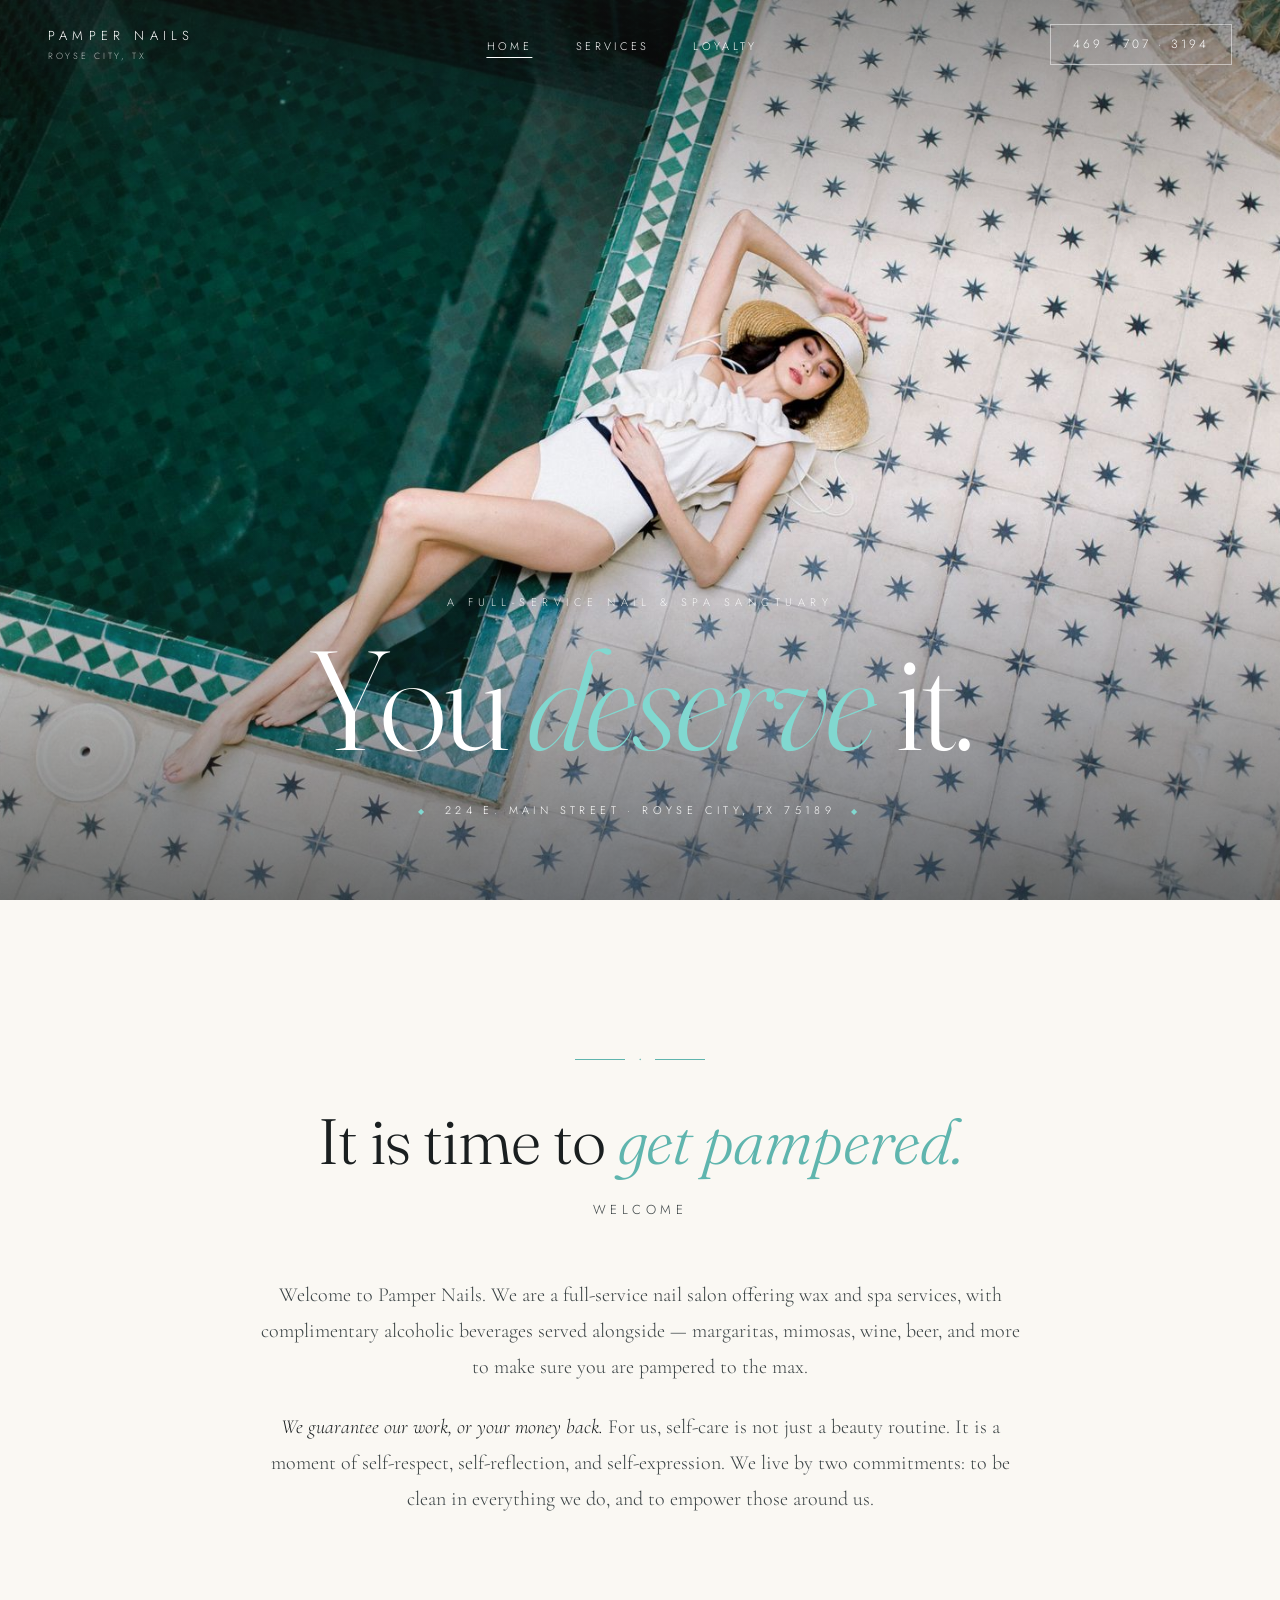
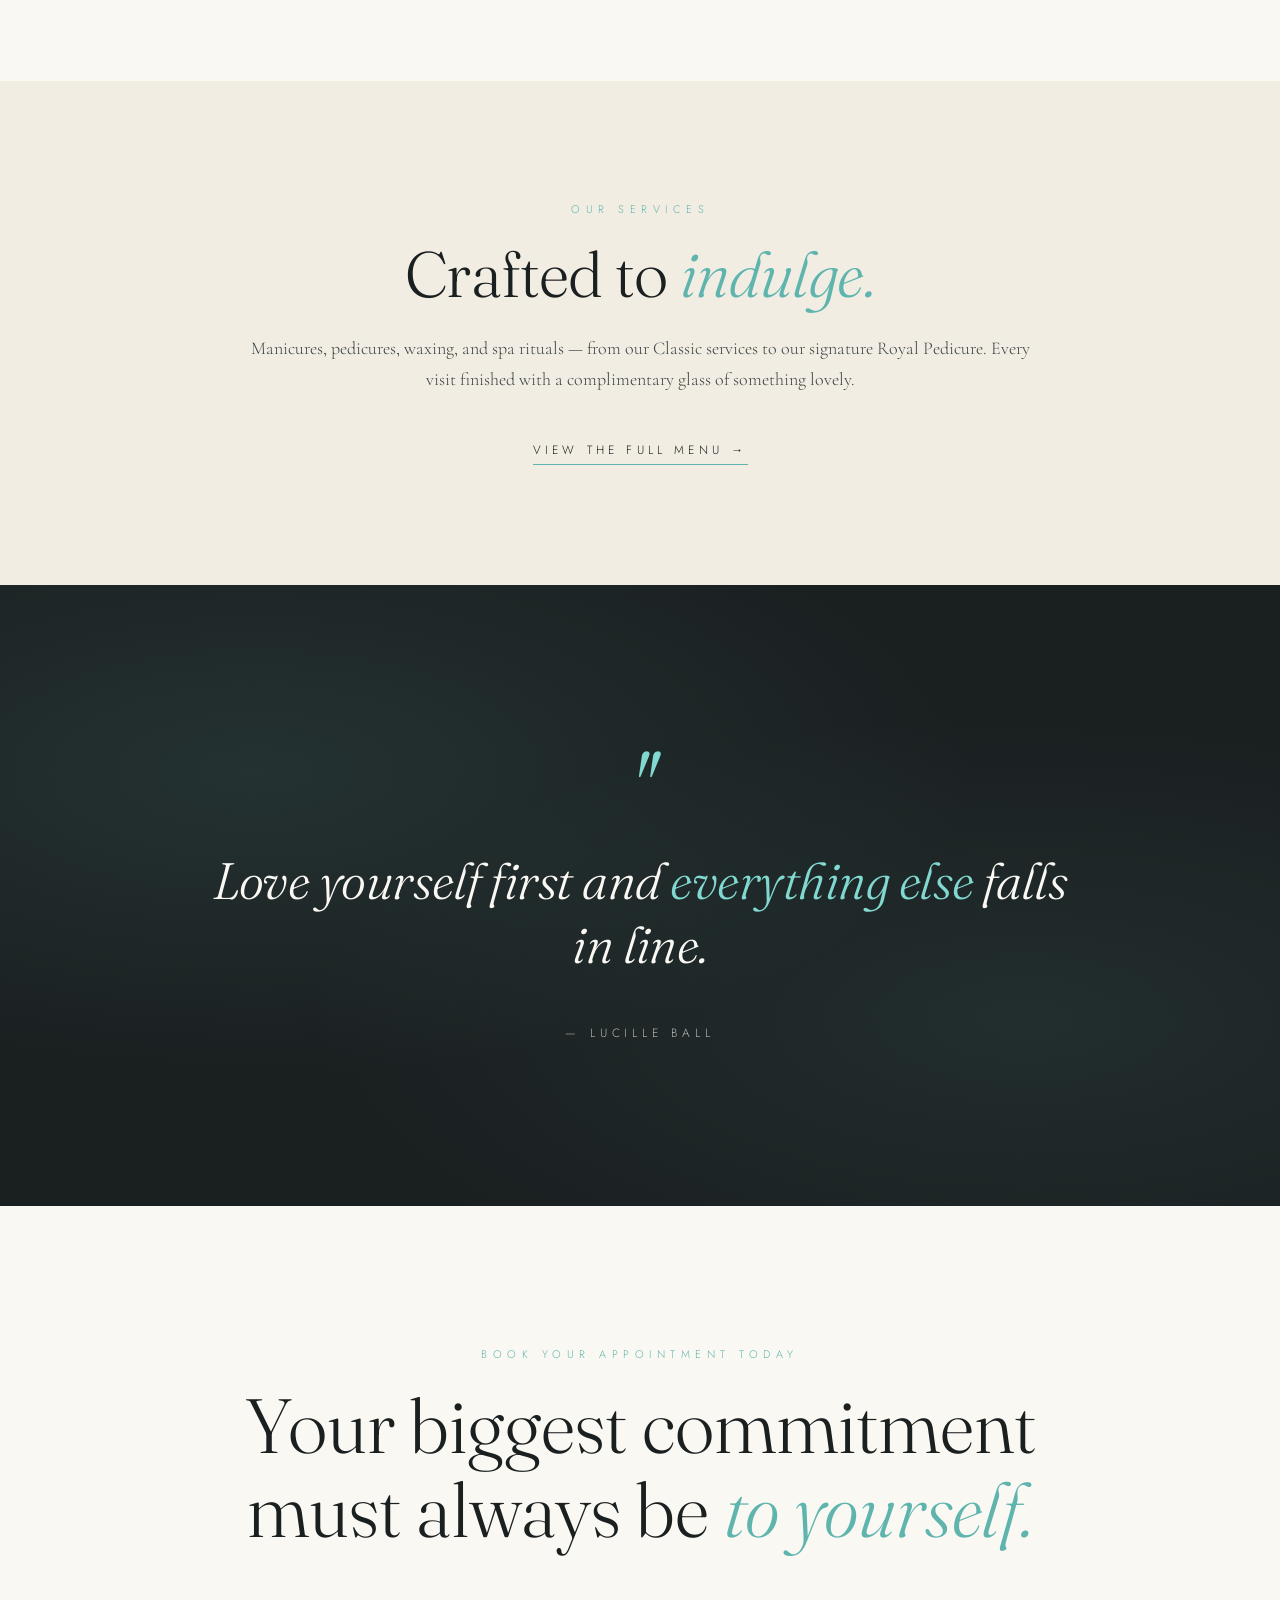
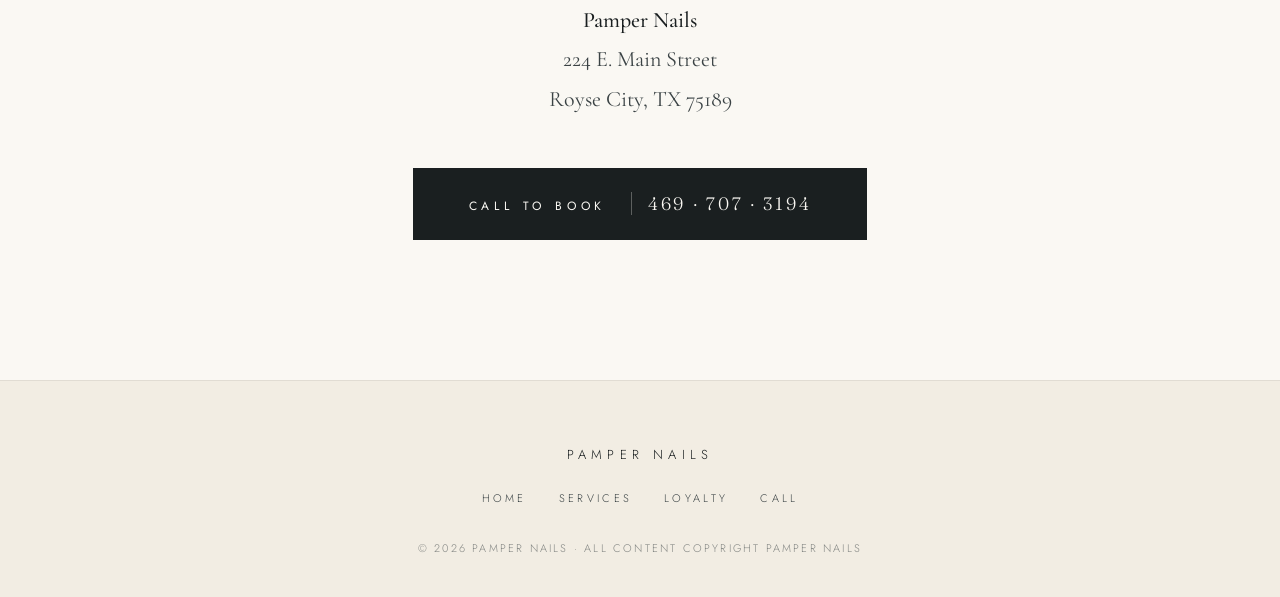
==== index.html @ ca281ff9 "Add files via upload" ====
<!DOCTYPE html>
<html lang="en">
<head>
  <meta charset="UTF-8">
  <meta name="viewport" content="width=device-width, initial-scale=1.0">
  <title>Pamper Nails — Royse City, Texas</title>
  <meta name="description" content="A full-service nail and spa sanctuary in Royse City, Texas. Manicures, pedicures, waxing, and spa services with complimentary beverages.">
  <link rel="preconnect" href="https://fonts.googleapis.com">
  <link rel="preconnect" href="https://fonts.gstatic.com" crossorigin>
  <link href="https://fonts.googleapis.com/css2?family=Cormorant+Garamond:ital,wght@0,300;0,400;0,500;1,300;1,400&family=Fraunces:ital,opsz,wght@0,9..144,300;0,9..144,400;1,9..144,300&family=Jost:wght@300;400;500&display=swap" rel="stylesheet">
  <link rel="stylesheet" href="style.css">
</head>
<body>

<!-- Nav built automatically by shared.js -->
<div id="site-nav"></div>

<!-- HERO -->
<section class="hero">
  <div class="hero-image"></div>
  <div class="hero-overlay"></div>
  <div class="hero-content">
    <div class="hero-bottom">
      <div class="eyebrow">A Full-Service Nail &amp; Spa Sanctuary</div>
      <h1>You <em>deserve</em> it.</h1>
      <div class="address">224 E. Main Street &middot; Royse City, TX 75189</div>
    </div>
  </div>
</section>

<!-- WELCOME -->
<section class="intro">
  <div class="ornament">
    <div class="line"></div>
    <div class="diamond">◆</div>
    <div class="line"></div>
  </div>
  <h2>It is time to <em>get pampered.</em></h2>
  <div class="sub">Welcome</div>
  <p>Welcome to Pamper Nails. We are a full-service nail salon offering wax and spa services, with complimentary alcoholic beverages served alongside — margaritas, mimosas, wine, beer, and more to make sure you are pampered to the max.</p>
  <p><em>We guarantee our work, or your money back.</em> For us, self-care is not just a beauty routine. It is a moment of self-respect, self-reflection, and self-expression. We live by two commitments: to be clean in everything we do, and to empower those around us.</p>
</section>

<!-- SERVICES TEASER -->
<section class="teaser">
  <div class="teaser-inner">
    <div class="kicker">Our Services</div>
    <h2>Crafted to <em>indulge.</em></h2>
    <p>Manicures, pedicures, waxing, and spa rituals — from our Classic services to our signature Royal Pedicure. Every visit finished with a complimentary glass of something lovely.</p>
    <a href="services.html" class="link">View the full menu →</a>
  </div>
</section>

<!-- PHILOSOPHY -->
<section class="quote" id="philosophy">
  <div class="quote-inner">
    <div class="mark">"</div>
    <blockquote>Love yourself first and <em>everything else</em> falls in line.</blockquote>
    <cite>Lucille Ball</cite>
  </div>
</section>

<!-- Visit/CTA block built automatically by shared.js -->
<div id="site-visit"></div>

<!-- Footer built automatically by shared.js -->
<div id="site-footer"></div>

<script src="shared.js"></script>
</body>
</html>
---- style.css ----
/* ========================================
   PAMPER NAILS — SHARED STYLESHEET
   ======================================== */

* { margin: 0; padding: 0; box-sizing: border-box; }
html { scroll-behavior: smooth; }

:root {
  --ink: #1a1f20;
  --ink-soft: #3a4244;
  --cream: #faf8f3;
  --cream-deep: #f2ede3;
  --tiffany: #81D8D0;
  --tiffany-deep: #5fb5ae;
  --tiffany-dark: #2d6b67;
  --pool: #1a4542;
}

body {
  font-family: 'Cormorant Garamond', serif;
  background: var(--cream);
  color: var(--ink);
  font-size: 18px;
  line-height: 1.6;
}

/* ========== NAV ========== */
nav.site-nav {
  position: fixed;
  top: 0; left: 0; right: 0;
  z-index: 50;
  padding: 24px 48px;
  display: flex;
  justify-content: space-between;
  align-items: center;
  background: rgba(250,248,243,0);
  transition: background 0.4s, padding 0.4s, border-color 0.4s;
  border-bottom: 1px solid transparent;
}
nav.site-nav.scrolled,
nav.site-nav.solid {
  background: rgba(250,248,243,0.95);
  backdrop-filter: blur(12px);
  padding: 18px 48px;
  border-bottom: 1px solid rgba(26,31,32,0.08);
}
nav.site-nav .logo {
  font-family: 'Jost', sans-serif;
  font-weight: 300;
  font-size: 13px;
  letter-spacing: 0.4em;
  text-transform: uppercase;
  color: white;
  text-decoration: none;
  transition: color 0.4s;
}
nav.site-nav.scrolled .logo,
nav.site-nav.solid .logo { color: var(--ink); }
nav.site-nav .logo span {
  display: block;
  font-size: 9px;
  letter-spacing: 0.3em;
  opacity: 0.7;
  margin-top: 3px;
}
nav.site-nav ul {
  list-style: none;
  display: flex;
  gap: 44px;
}
nav.site-nav ul a {
  font-family: 'Jost', sans-serif;
  font-weight: 300;
  font-size: 11px;
  letter-spacing: 0.3em;
  text-transform: uppercase;
  color: white;
  text-decoration: none;
  transition: color 0.3s;
  position: relative;
  padding: 4px 0;
}
nav.site-nav.scrolled ul a,
nav.site-nav.solid ul a { color: var(--ink); }
nav.site-nav ul a::after {
  content: "";
  position: absolute;
  bottom: 0; left: 50%;
  transform: translateX(-50%);
  width: 0;
  height: 1px;
  background: currentColor;
  transition: width 0.3s;
}
nav.site-nav ul a:hover::after,
nav.site-nav ul a.active::after { width: 100%; }
nav.site-nav .phone {
  font-family: 'Jost', sans-serif;
  font-weight: 300;
  font-size: 12px;
  letter-spacing: 0.25em;
  color: white;
  text-decoration: none;
  padding: 10px 22px;
  border: 1px solid rgba(255,255,255,0.5);
  transition: all 0.3s;
}
nav.site-nav.scrolled .phone,
nav.site-nav.solid .phone {
  color: var(--ink);
  border-color: var(--ink);
}
nav.site-nav .phone:hover { background: white; color: var(--ink); }
nav.site-nav.scrolled .phone:hover,
nav.site-nav.solid .phone:hover { background: var(--ink); color: var(--cream); }

/* ========== HERO (HOME) ========== */
.hero {
  height: 100vh;
  min-height: 720px;
  position: relative;
  overflow: hidden;
  background: var(--pool);
}
.hero-image {
  position: absolute;
  inset: 0;
  background-image: url('images/hero.jpg');
  background-size: cover;
  background-position: center;
}
.hero-overlay {
  position: absolute;
  inset: 0;
  background:
    linear-gradient(180deg, rgba(26,31,32,0.4) 0%, transparent 30%, transparent 55%, rgba(26,31,32,0.6) 100%);
  pointer-events: none;
}
.hero-content {
  position: absolute;
  inset: 0;
  display: flex;
  flex-direction: column;
  justify-content: flex-end;
  padding: 100px 48px 80px;
  z-index: 3;
}
.hero-bottom { text-align: center; }
.hero-bottom .eyebrow {
  font-family: 'Jost', sans-serif;
  font-weight: 300;
  font-size: 11px;
  letter-spacing: 0.5em;
  text-transform: uppercase;
  color: rgba(255,255,255,0.85);
  margin-bottom: 24px;
}
.hero-bottom h1 {
  font-family: 'Fraunces', serif;
  font-weight: 300;
  font-size: clamp(56px, 11vw, 160px);
  line-height: 0.9;
  color: white;
  letter-spacing: -0.02em;
}
.hero-bottom h1 em {
  font-style: italic;
  color: var(--tiffany);
  font-weight: 300;
}
.hero-bottom .address {
  font-family: 'Jost', sans-serif;
  font-weight: 300;
  font-size: 11px;
  letter-spacing: 0.4em;
  text-transform: uppercase;
  color: white;
  margin-top: 40px;
}
.hero-bottom .address::before,
.hero-bottom .address::after {
  content: "◆";
  display: inline-block;
  margin: 0 16px;
  color: var(--tiffany);
  font-size: 8px;
  vertical-align: middle;
}

/* ========== PAGE HEADER (inner pages) ========== */
.page-header {
  padding: 180px 48px 80px;
  text-align: center;
  background: var(--cream-deep);
  position: relative;
}
.page-header .kicker {
  font-family: 'Jost', sans-serif;
  font-weight: 300;
  font-size: 11px;
  letter-spacing: 0.5em;
  text-transform: uppercase;
  color: var(--tiffany-deep);
  margin-bottom: 24px;
}
.page-header h1 {
  font-family: 'Fraunces', serif;
  font-weight: 300;
  font-size: clamp(48px, 7vw, 96px);
  line-height: 1;
  letter-spacing: -0.02em;
}
.page-header h1 em {
  font-style: italic;
  color: var(--tiffany-deep);
}
.page-header .sub {
  font-family: 'Cormorant Garamond', serif;
  font-style: italic;
  font-size: 20px;
  color: var(--ink-soft);
  margin-top: 24px;
}

/* ========== INTRO / WELCOME ========== */
.intro {
  padding: 140px 48px;
  max-width: 1100px;
  margin: 0 auto;
  text-align: center;
}
.intro .ornament {
  display: inline-flex;
  align-items: center;
  gap: 14px;
  margin-bottom: 40px;
}
.intro .ornament .line {
  width: 50px;
  height: 1px;
  background: var(--tiffany-deep);
}
.intro .ornament .diamond {
  color: var(--tiffany-deep);
  font-size: 8px;
}
.intro h2 {
  font-family: 'Fraunces', serif;
  font-weight: 300;
  font-size: clamp(40px, 5vw, 72px);
  line-height: 1.1;
  letter-spacing: -0.01em;
  margin-bottom: 24px;
}
.intro h2 em {
  font-style: italic;
  color: var(--tiffany-deep);
}
.intro .sub {
  font-family: 'Jost', sans-serif;
  font-weight: 300;
  font-size: 13px;
  letter-spacing: 0.35em;
  text-transform: uppercase;
  color: var(--ink-soft);
  margin-bottom: 56px;
}
.intro p {
  font-size: 20px;
  line-height: 1.8;
  color: var(--ink-soft);
  max-width: 760px;
  margin: 0 auto 24px;
  font-weight: 300;
}
.intro p em {
  color: var(--ink);
  font-style: italic;
}

/* ========== SERVICES TEASER (home page) ========== */
.teaser {
  padding: 120px 48px;
  background: var(--cream-deep);
  text-align: center;
}
.teaser-inner {
  max-width: 800px;
  margin: 0 auto;
}
.teaser .kicker {
  font-family: 'Jost', sans-serif;
  font-weight: 300;
  font-size: 11px;
  letter-spacing: 0.5em;
  text-transform: uppercase;
  color: var(--tiffany-deep);
  margin-bottom: 20px;
}
.teaser h2 {
  font-family: 'Fraunces', serif;
  font-weight: 300;
  font-size: clamp(40px, 5vw, 64px);
  line-height: 1.1;
  letter-spacing: -0.01em;
  margin-bottom: 24px;
}
.teaser h2 em {
  font-style: italic;
  color: var(--tiffany-deep);
}
.teaser p {
  font-size: 18px;
  line-height: 1.7;
  color: var(--ink-soft);
  margin-bottom: 40px;
  font-weight: 300;
}
.teaser .link {
  display: inline-block;
  font-family: 'Jost', sans-serif;
  font-weight: 300;
  font-size: 12px;
  letter-spacing: 0.35em;
  text-transform: uppercase;
  color: var(--ink);
  text-decoration: none;
  border-bottom: 1px solid var(--tiffany-deep);
  padding-bottom: 4px;
  transition: color 0.3s;
}
.teaser .link:hover { color: var(--tiffany-deep); }

/* ========== SERVICES ========== */
.services {
  background: var(--cream);
  padding: 100px 48px 140px;
}
.services-header {
  text-align: center;
  max-width: 900px;
  margin: 0 auto 100px;
}
.services-header .call {
  font-family: 'Jost', sans-serif;
  font-weight: 300;
  font-size: 12px;
  letter-spacing: 0.35em;
  text-transform: uppercase;
  color: var(--ink-soft);
}
.services-header .call a {
  color: var(--ink);
  text-decoration: none;
  border-bottom: 1px solid var(--tiffany-deep);
  padding-bottom: 3px;
  margin-left: 8px;
  transition: color 0.3s;
}
.services-header .call a:hover { color: var(--tiffany-deep); }

.service-section {
  max-width: 1200px;
  margin: 0 auto 100px;
}
.service-section:last-child { margin-bottom: 0; }

.section-title {
  display: flex;
  align-items: baseline;
  gap: 32px;
  margin-bottom: 48px;
}
.section-title .num {
  font-family: 'Fraunces', serif;
  font-style: italic;
  font-weight: 300;
  font-size: 24px;
  color: var(--tiffany-deep);
}
.section-title h3 {
  font-family: 'Fraunces', serif;
  font-weight: 300;
  font-size: 48px;
  letter-spacing: -0.01em;
}
.section-title .line {
  flex: 1;
  height: 1px;
  background: rgba(26,31,32,0.15);
}

.service-list {
  display: grid;
  grid-template-columns: 1fr 1fr;
  gap: 0 80px;
}
.service-item {
  display: flex;
  justify-content: space-between;
  align-items: baseline;
  padding: 18px 0;
  border-bottom: 1px solid rgba(26,31,32,0.1);
  gap: 16px;
}
.service-item .name {
  font-family: 'Cormorant Garamond', serif;
  font-size: 19px;
  color: var(--ink);
  font-weight: 400;
}
.service-item .dots {
  flex: 1;
  border-bottom: 1px dotted rgba(26,31,32,0.3);
  margin: 0 12px;
  transform: translateY(-4px);
}
.service-item .price {
  font-family: 'Jost', sans-serif;
  font-weight: 400;
  font-size: 14px;
  letter-spacing: 0.1em;
  color: var(--tiffany-dark);
  white-space: nowrap;
}

/* Tier cards */
.tier-grid {
  display: grid;
  grid-template-columns: repeat(3, 1fr);
  gap: 32px;
  margin-bottom: 32px;
}
.tier-grid:last-child { margin-bottom: 0; }
.tier-grid.four-col { grid-template-columns: repeat(4, 1fr); }
.tier {
  background: var(--cream-deep);
  padding: 40px 28px;
  border-top: 2px solid var(--tiffany);
  position: relative;
  transition: transform 0.4s ease, box-shadow 0.4s ease;
  display: flex;
  flex-direction: column;
}
.tier:hover {
  transform: translateY(-6px);
  box-shadow: 0 30px 60px -30px rgba(26,31,32,0.15);
}
.tier.featured,
.tier.most-popular {
  background: var(--ink);
  color: var(--cream);
  border-top-color: var(--tiffany);
}
.tier.most-popular {
  padding-top: 52px;
}
.tier.most-popular::before {
  content: "Most Popular";
  position: absolute;
  top: -14px;
  left: 50%;
  transform: translateX(-50%);
  background: var(--tiffany);
  color: var(--ink);
  font-family: 'Jost', sans-serif;
  font-weight: 400;
  font-size: 10px;
  letter-spacing: 0.3em;
  text-transform: uppercase;
  padding: 7px 18px;
  white-space: nowrap;
}
.tier .tier-name {
  font-family: 'Jost', sans-serif;
  font-weight: 300;
  font-size: 11px;
  letter-spacing: 0.3em;
  text-transform: uppercase;
  color: var(--tiffany-deep);
  margin-bottom: 12px;
}
.tier.featured .tier-name,
.tier.most-popular .tier-name { color: var(--tiffany); }
.tier h4 {
  font-family: 'Fraunces', serif;
  font-weight: 300;
  font-size: 30px;
  line-height: 1.05;
  margin-bottom: 8px;
}
.tier h4 em {
  font-style: italic;
  color: var(--tiffany-deep);
}
.tier.featured h4 em,
.tier.most-popular h4 em { color: var(--tiffany); }
.tier .duration {
  font-family: 'Cormorant Garamond', serif;
  font-style: italic;
  font-size: 15px;
  color: var(--ink-soft);
  margin-bottom: 20px;
}
.tier.featured .duration,
.tier.most-popular .duration { color: rgba(250,248,243,0.7); }
.tier .price-big {
  font-family: 'Fraunces', serif;
  font-weight: 300;
  font-size: 32px;
  color: var(--tiffany-dark);
  margin-bottom: 24px;
}
.tier.featured .price-big,
.tier.most-popular .price-big { color: var(--tiffany); }
.tier p {
  font-size: 16px;
  line-height: 1.7;
  color: var(--ink-soft);
  font-weight: 300;
  flex: 1;
}
.tier.featured p,
.tier.most-popular p { color: rgba(250,248,243,0.85); }

/* Waxing grid */
.wax-grid {
  display: grid;
  grid-template-columns: repeat(3, 1fr);
  gap: 0 60px;
}

/* ========== PHILOSOPHY QUOTE ========== */
.quote {
  padding: 160px 48px;
  background: var(--ink);
  color: var(--cream);
  text-align: center;
  position: relative;
  overflow: hidden;
}
.quote::before {
  content: "";
  position: absolute;
  inset: 0;
  background:
    radial-gradient(ellipse at 20% 30%, rgba(129,216,208,0.1), transparent 50%),
    radial-gradient(ellipse at 80% 70%, rgba(129,216,208,0.08), transparent 50%);
}
.quote-inner {
  position: relative;
  max-width: 900px;
  margin: 0 auto;
}
.quote .mark {
  font-family: 'Fraunces', serif;
  font-style: italic;
  font-size: 80px;
  color: var(--tiffany);
  line-height: 1;
  margin-bottom: 24px;
}
.quote blockquote {
  font-family: 'Fraunces', serif;
  font-weight: 300;
  font-style: italic;
  font-size: clamp(32px, 4vw, 56px);
  line-height: 1.25;
  letter-spacing: -0.01em;
  margin-bottom: 40px;
}
.quote blockquote em {
  color: var(--tiffany);
  font-style: italic;
}
.quote cite {
  font-family: 'Jost', sans-serif;
  font-weight: 300;
  font-size: 12px;
  letter-spacing: 0.4em;
  text-transform: uppercase;
  color: rgba(250,248,243,0.7);
  font-style: normal;
}
.quote cite::before { content: "— "; }

/* ========== VISIT / CTA ========== */
.visit {
  padding: 140px 48px;
  background: var(--cream);
  text-align: center;
}
.visit-inner {
  max-width: 800px;
  margin: 0 auto;
}
.visit .kicker {
  font-family: 'Jost', sans-serif;
  font-weight: 300;
  font-size: 11px;
  letter-spacing: 0.5em;
  text-transform: uppercase;
  color: var(--tiffany-deep);
  margin-bottom: 20px;
}
.visit h2 {
  font-family: 'Fraunces', serif;
  font-weight: 300;
  font-size: clamp(44px, 6vw, 80px);
  line-height: 1.1;
  margin-bottom: 48px;
}
.visit h2 em {
  font-style: italic;
  color: var(--tiffany-deep);
}
.visit .address-block {
  font-family: 'Cormorant Garamond', serif;
  font-size: 22px;
  line-height: 1.8;
  margin-bottom: 48px;
  color: var(--ink-soft);
}
.visit .address-block strong {
  color: var(--ink);
  font-weight: 500;
}
.visit .call-btn {
  display: inline-block;
  padding: 22px 56px;
  background: var(--ink);
  color: var(--cream);
  text-decoration: none;
  font-family: 'Jost', sans-serif;
  font-weight: 400;
  font-size: 12px;
  letter-spacing: 0.4em;
  text-transform: uppercase;
  transition: all 0.3s;
}
.visit .call-btn:hover { background: var(--tiffany-dark); }
.visit .call-btn .num {
  font-family: 'Fraunces', serif;
  font-weight: 300;
  font-size: 18px;
  letter-spacing: 0.15em;
  margin-left: 16px;
  padding-left: 16px;
  border-left: 1px solid rgba(250,248,243,0.3);
}

/* ========== LOYALTY ========== */
.loyalty-notice {
  padding: 60px 48px 140px;
  max-width: 900px;
  margin: 0 auto;
  text-align: center;
}
.loyalty-notice .notice-card {
  background: var(--cream-deep);
  padding: 80px 48px;
  border-top: 2px solid var(--tiffany);
}
.loyalty-notice .notice-card .stamp {
  display: inline-block;
  font-family: 'Jost', sans-serif;
  font-weight: 300;
  font-size: 11px;
  letter-spacing: 0.5em;
  text-transform: uppercase;
  color: var(--tiffany-deep);
  padding: 10px 24px;
  border: 1px solid var(--tiffany-deep);
  margin-bottom: 40px;
}
.loyalty-notice h2 {
  font-family: 'Fraunces', serif;
  font-weight: 300;
  font-size: clamp(32px, 4vw, 48px);
  line-height: 1.25;
  margin-bottom: 32px;
}
.loyalty-notice h2 em {
  font-style: italic;
  color: var(--tiffany-deep);
}
.loyalty-notice p {
  font-size: 19px;
  line-height: 1.8;
  color: var(--ink-soft);
  max-width: 640px;
  margin: 0 auto 24px;
  font-weight: 300;
}
.loyalty-notice p em {
  color: var(--ink);
  font-style: italic;
}
.loyalty-notice .back-link {
  display: inline-block;
  margin-top: 40px;
  font-family: 'Jost', sans-serif;
  font-weight: 300;
  font-size: 12px;
  letter-spacing: 0.35em;
  text-transform: uppercase;
  color: var(--ink);
  text-decoration: none;
  border-bottom: 1px solid var(--tiffany-deep);
  padding-bottom: 4px;
}

/* ========== FOOTER ========== */
footer {
  padding: 64px 48px 40px;
  background: var(--cream-deep);
  text-align: center;
  border-top: 1px solid rgba(26,31,32,0.08);
}
footer .footer-brand {
  font-family: 'Jost', sans-serif;
  font-weight: 300;
  font-size: 13px;
  letter-spacing: 0.4em;
  text-transform: uppercase;
  color: var(--ink);
  margin-bottom: 24px;
}
footer .footer-links {
  display: flex;
  gap: 32px;
  justify-content: center;
  margin-bottom: 32px;
  flex-wrap: wrap;
}
footer .footer-links a {
  color: var(--ink-soft);
  text-decoration: none;
  font-family: 'Jost', sans-serif;
  font-weight: 300;
  font-size: 11px;
  letter-spacing: 0.3em;
  text-transform: uppercase;
  transition: color 0.3s;
}
footer .footer-links a:hover { color: var(--tiffany-deep); }
footer .copy {
  font-family: 'Jost', sans-serif;
  font-weight: 300;
  font-size: 11px;
  letter-spacing: 0.2em;
  text-transform: uppercase;
  color: var(--ink-soft);
  opacity: 0.6;
}

/* ========== RESPONSIVE ========== */
@media (max-width: 900px) {
  nav.site-nav { padding: 18px 24px; }
  nav.site-nav.scrolled, nav.site-nav.solid { padding: 14px 24px; }
  nav.site-nav ul, nav.site-nav .phone { display: none; }
  .hero-content { padding: 100px 24px 40px; }
  .page-header { padding: 140px 24px 60px; }
  .intro, .services, .quote, .visit, .teaser, .loyalty-notice { padding-left: 24px; padding-right: 24px; }
  .intro { padding-top: 80px; padding-bottom: 80px; }
  .services, .quote, .visit, .teaser { padding-top: 100px; padding-bottom: 100px; }
  .service-list, .tier-grid, .tier-grid.four-col, .wax-grid { grid-template-columns: 1fr; gap: 24px; }
  .tier-grid, .tier-grid.four-col { gap: 20px; }
  .section-title h3 { font-size: 32px; }
  .section-title { flex-wrap: wrap; }
  .visit .call-btn { padding: 18px 32px; font-size: 11px; }
  .visit .call-btn .num { font-size: 15px; margin-left: 10px; padding-left: 10px; }
  .loyalty-notice .notice-card { padding: 48px 24px; }
}
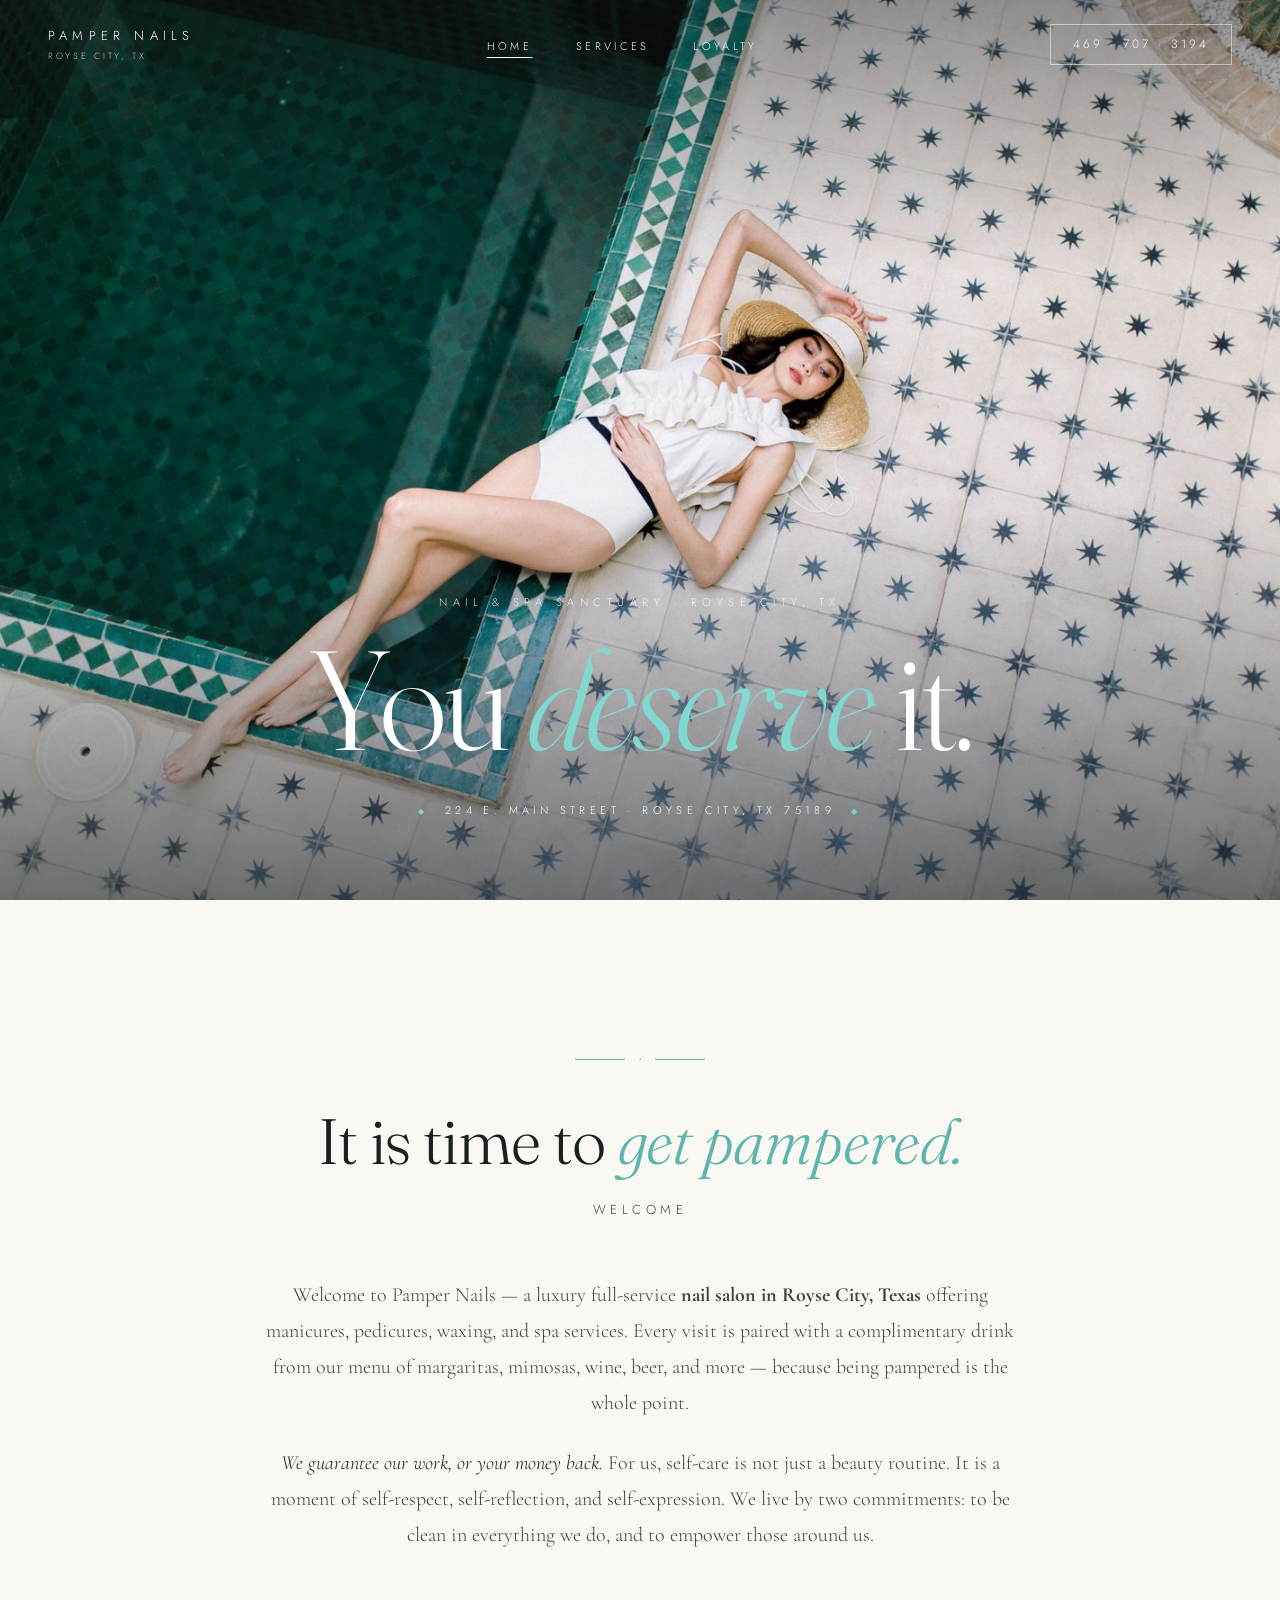
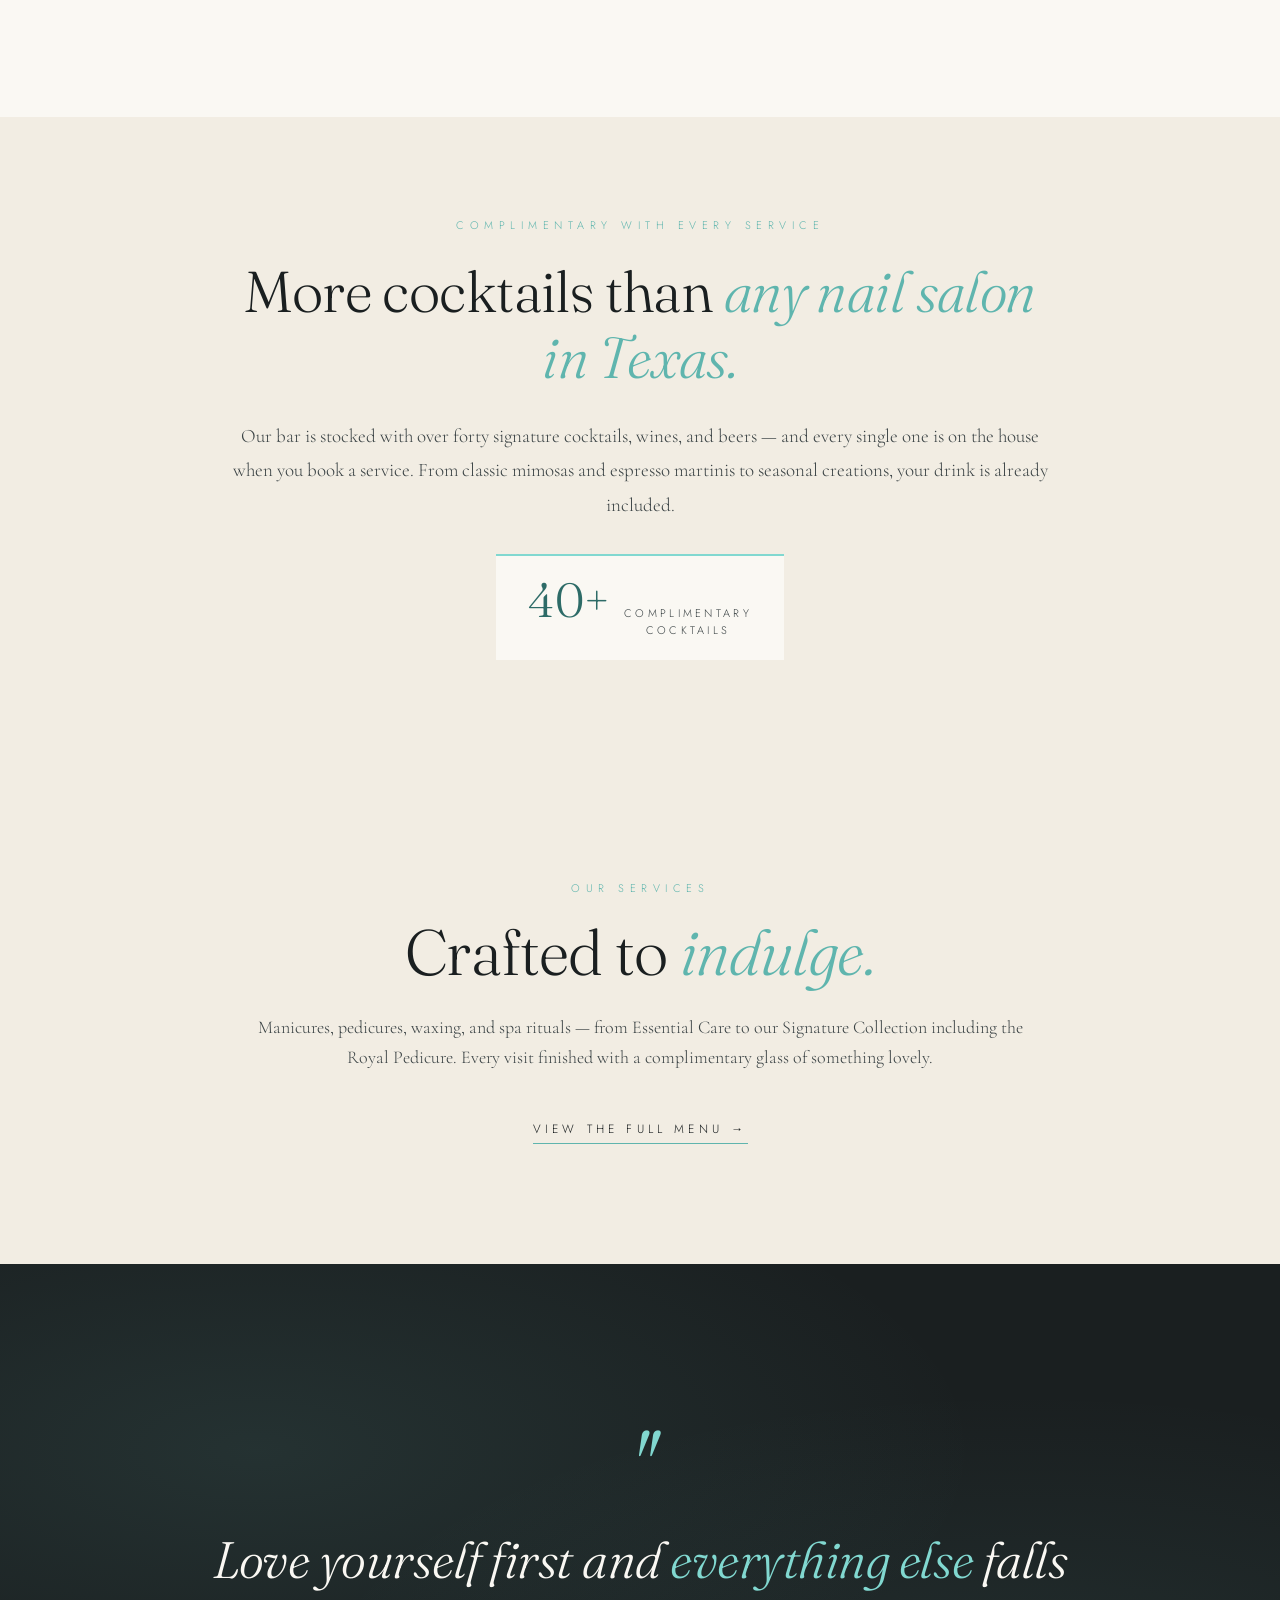
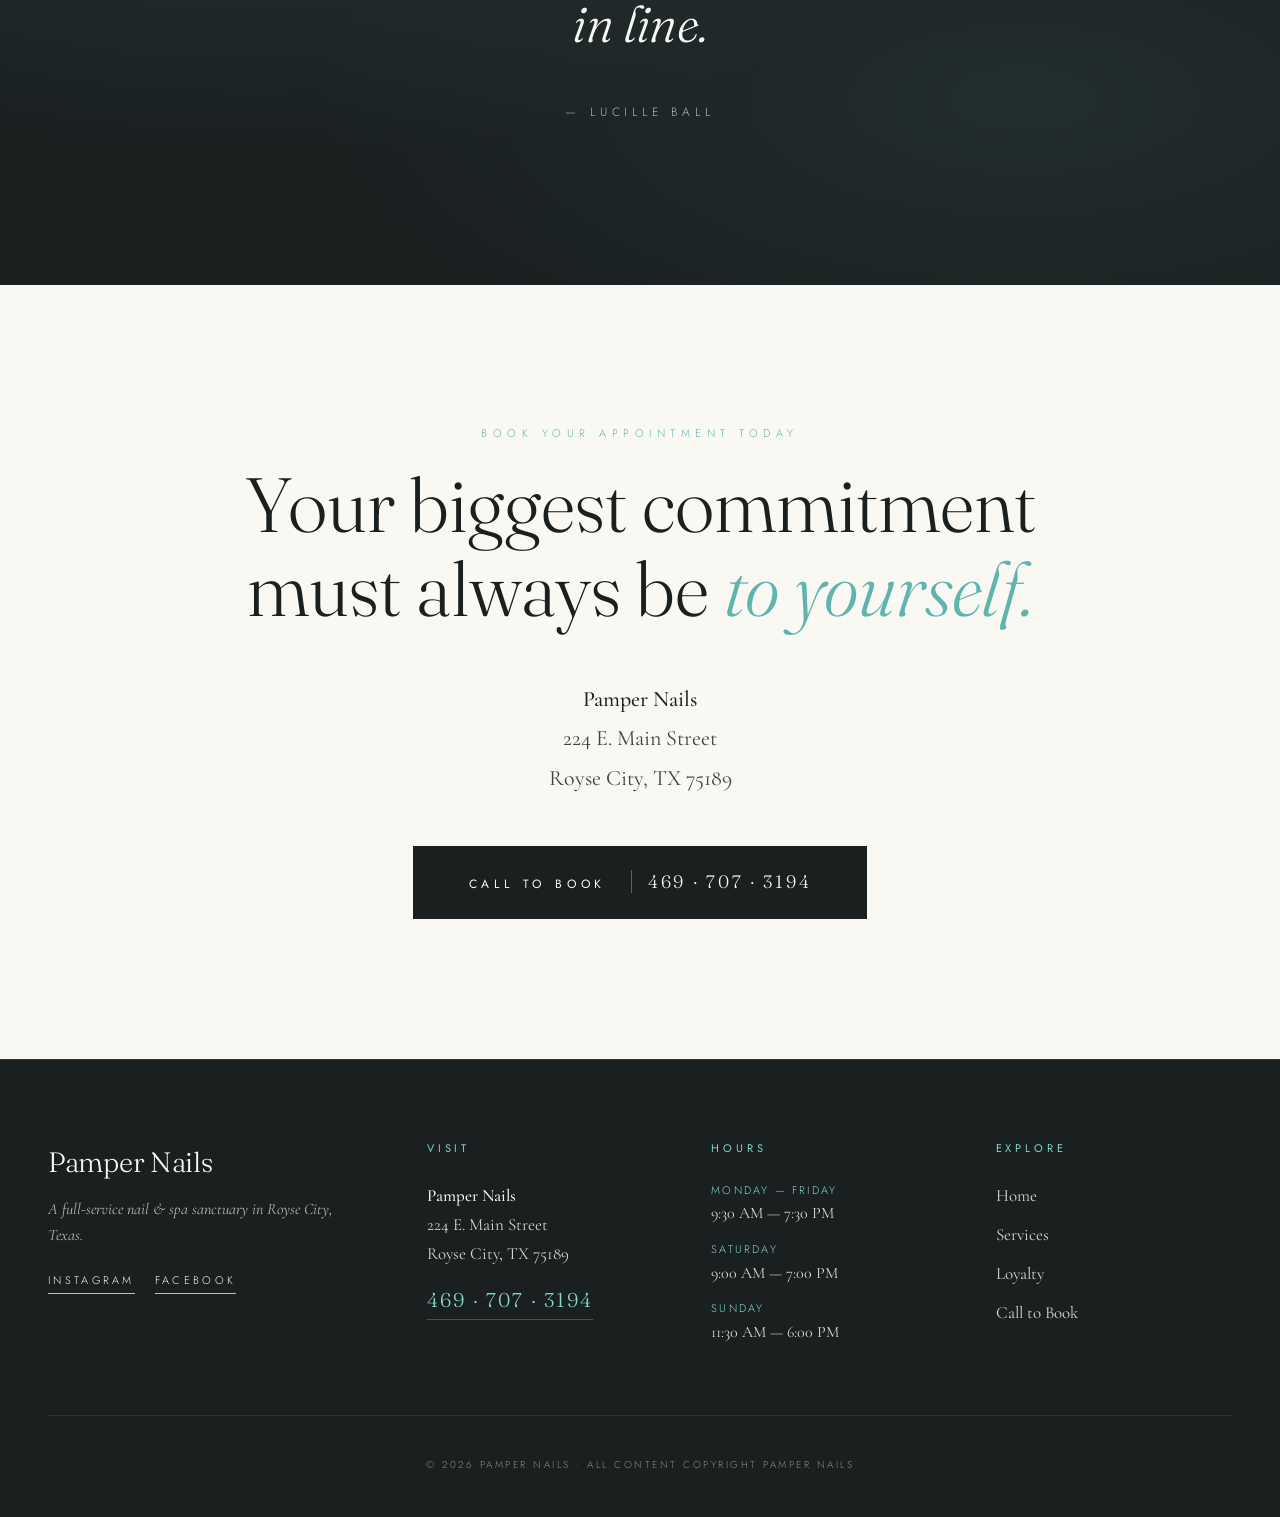
==== commit 6ad25452: "Add files via upload" ====
--- a/index.html
+++ b/index.html
@@ -3,8 +3,118 @@
 <head>
   <meta charset="UTF-8">
   <meta name="viewport" content="width=device-width, initial-scale=1.0">
-  <title>Pamper Nails — Royse City, Texas</title>
-  <meta name="description" content="A full-service nail and spa sanctuary in Royse City, Texas. Manicures, pedicures, waxing, and spa services with complimentary beverages.">
+
+  <!-- PRIMARY SEO -->
+  <title>Pamper Nails — Nail Salon in Royse City, TX | Manicures, Pedicures, Spa &amp; Waxing</title>
+  <meta name="description" content="Pamper Nails is a luxurious full-service nail salon in Royse City, TX offering manicures, pedicures, waxing, and spa services — paired with 40+ complimentary cocktails. Walk-ins welcome. Call 469-707-3194.">
+  <meta name="keywords" content="nail salon Royse City, pedicure Royse City TX, manicure Royse City, nail salon near me, luxury nail salon Royse City, spa pedicure, nail salon with drinks, Royse City spa, nail salon Rockwall County, nail salon Fate TX, nail salon Rockwall, nail salon Heath, nail salon Wylie, nail salon Rowlett, nail salon Forney, nail salon Greenville TX, nail salon Caddo Mills, nail salon Hunt County, nail salon east Dallas, nail salon I-30, Pamper Nails, nail salon 75189">
+  <link rel="canonical" href="https://www.pampernails.com/">
+
+  <!-- OPEN GRAPH (Facebook, iMessage, Slack link previews) -->
+  <meta property="og:type" content="website">
+  <meta property="og:url" content="https://www.pampernails.com/">
+  <meta property="og:title" content="Pamper Nails — Nail Salon in Royse City, TX">
+  <meta property="og:description" content="A luxurious full-service nail salon in Royse City, TX. Manicures, pedicures, waxing, spa services — plus 40+ complimentary cocktails.">
+  <meta property="og:image" content="https://www.pampernails.com/images/hero.jpg">
+  <meta property="og:locale" content="en_US">
+
+  <!-- TWITTER CARD -->
+  <meta name="twitter:card" content="summary_large_image">
+  <meta name="twitter:title" content="Pamper Nails — Royse City, TX">
+  <meta name="twitter:description" content="Luxury nail salon with 40+ complimentary cocktails in Royse City, TX.">
+  <meta name="twitter:image" content="https://www.pampernails.com/images/hero.jpg">
+
+  <!-- STRUCTURED DATA — helps Google show your hours, rating, address, phone in search results -->
+  <script type="application/ld+json">
+  {
+    "@context": "https://schema.org",
+    "@type": "NailSalon",
+    "name": "Pamper Nails",
+    "image": "https://www.pampernails.com/images/hero.jpg",
+    "url": "https://www.pampernails.com/",
+    "telephone": "+1-469-707-3194",
+    "priceRange": "$$",
+    "description": "A luxurious full-service nail salon in Royse City, TX offering manicures, pedicures, waxing, and spa services, paired with 40+ complimentary cocktails.",
+    "address": {
+      "@type": "PostalAddress",
+      "streetAddress": "224 E. Main Street",
+      "addressLocality": "Royse City",
+      "addressRegion": "TX",
+      "postalCode": "75189",
+      "addressCountry": "US"
+    },
+    "geo": {
+      "@type": "GeoCoordinates",
+      "latitude": "32.9754",
+      "longitude": "-96.3322"
+    },
+    "openingHoursSpecification": [
+      {
+        "@type": "OpeningHoursSpecification",
+        "dayOfWeek": ["Monday", "Tuesday", "Wednesday", "Thursday", "Friday"],
+        "opens": "09:30",
+        "closes": "19:30"
+      },
+      {
+        "@type": "OpeningHoursSpecification",
+        "dayOfWeek": "Saturday",
+        "opens": "09:00",
+        "closes": "19:00"
+      },
+      {
+        "@type": "OpeningHoursSpecification",
+        "dayOfWeek": "Sunday",
+        "opens": "11:30",
+        "closes": "18:00"
+      }
+    ],
+    "sameAs": [
+      "https://www.instagram.com/pampernailsrc/",
+      "https://www.facebook.com/p/Pamper-Nails-100044947975938/"
+    ],
+    "areaServed": [
+      { "@type": "City", "name": "Royse City" },
+      { "@type": "City", "name": "Fate" },
+      { "@type": "City", "name": "Rockwall" },
+      { "@type": "City", "name": "Heath" },
+      { "@type": "City", "name": "McLendon-Chisholm" },
+      { "@type": "City", "name": "Caddo Mills" },
+      { "@type": "City", "name": "Lavon" },
+      { "@type": "City", "name": "Nevada" },
+      { "@type": "City", "name": "Josephine" },
+      { "@type": "City", "name": "Wylie" },
+      { "@type": "City", "name": "Sachse" },
+      { "@type": "City", "name": "Murphy" },
+      { "@type": "City", "name": "Rowlett" },
+      { "@type": "City", "name": "Garland" },
+      { "@type": "City", "name": "Richardson" },
+      { "@type": "City", "name": "Plano" },
+      { "@type": "City", "name": "Mesquite" },
+      { "@type": "City", "name": "Forney" },
+      { "@type": "City", "name": "Terrell" },
+      { "@type": "City", "name": "Quinlan" },
+      { "@type": "City", "name": "West Tawakoni" },
+      { "@type": "City", "name": "Farmersville" },
+      { "@type": "City", "name": "Princeton" },
+      { "@type": "City", "name": "Greenville" },
+      { "@type": "AdministrativeArea", "name": "Rockwall County" },
+      { "@type": "AdministrativeArea", "name": "Hunt County" },
+      { "@type": "AdministrativeArea", "name": "East Dallas" },
+      { "@type": "AdministrativeArea", "name": "I-30 Corridor" }
+    ],
+    "makesOffer": [
+      { "@type": "Offer", "itemOffered": { "@type": "Service", "name": "Manicure" } },
+      { "@type": "Offer", "itemOffered": { "@type": "Service", "name": "Pedicure" } },
+      { "@type": "Offer", "itemOffered": { "@type": "Service", "name": "Gel Polish" } },
+      { "@type": "Offer", "itemOffered": { "@type": "Service", "name": "Dip Powder" } },
+      { "@type": "Offer", "itemOffered": { "@type": "Service", "name": "Acrylic Nails" } },
+      { "@type": "Offer", "itemOffered": { "@type": "Service", "name": "Waxing" } },
+      { "@type": "Offer", "itemOffered": { "@type": "Service", "name": "Spa Pedicure" } }
+    ]
+  }
+  </script>
+
+  <!-- FONTS -->
   <link rel="preconnect" href="https://fonts.googleapis.com">
   <link rel="preconnect" href="https://fonts.gstatic.com" crossorigin>
   <link href="https://fonts.googleapis.com/css2?family=Cormorant+Garamond:ital,wght@0,300;0,400;0,500;1,300;1,400&family=Fraunces:ital,opsz,wght@0,9..144,300;0,9..144,400;1,9..144,300&family=Jost:wght@300;400;500&display=swap" rel="stylesheet">
@@ -21,7 +131,7 @@
   <div class="hero-overlay"></div>
   <div class="hero-content">
     <div class="hero-bottom">
-      <div class="eyebrow">A Full-Service Nail &amp; Spa Sanctuary</div>
+      <div class="eyebrow">Nail &amp; Spa Sanctuary · Royse City, TX</div>
       <h1>You <em>deserve</em> it.</h1>
       <div class="address">224 E. Main Street &middot; Royse City, TX 75189</div>
     </div>
@@ -37,8 +147,21 @@
   </div>
   <h2>It is time to <em>get pampered.</em></h2>
   <div class="sub">Welcome</div>
-  <p>Welcome to Pamper Nails. We are a full-service nail salon offering wax and spa services, with complimentary alcoholic beverages served alongside — margaritas, mimosas, wine, beer, and more to make sure you are pampered to the max.</p>
+  <p>Welcome to Pamper Nails — a luxury full-service <strong>nail salon in Royse City, Texas</strong> offering manicures, pedicures, waxing, and spa services. Every visit is paired with a complimentary drink from our menu of margaritas, mimosas, wine, beer, and more — because being pampered is the whole point.</p>
   <p><em>We guarantee our work, or your money back.</em> For us, self-care is not just a beauty routine. It is a moment of self-respect, self-reflection, and self-expression. We live by two commitments: to be clean in everything we do, and to empower those around us.</p>
+</section>
+
+<!-- COCKTAIL FEATURE -->
+<section class="cocktails-feature">
+  <div class="cocktails-feature-inner">
+    <div class="kicker">Complimentary with every service</div>
+    <h2>More cocktails than <em>any nail salon in Texas.</em></h2>
+    <p>Our bar is stocked with over forty signature cocktails, wines, and beers — and every single one is on the house when you book a service. From classic mimosas and espresso martinis to seasonal creations, your drink is already included.</p>
+    <div class="cocktail-stat">
+      <span class="num">40+</span>
+      <span class="label">Complimentary<br>Cocktails</span>
+    </div>
+  </div>
 </section>
 
 <!-- SERVICES TEASER -->
@@ -46,7 +169,7 @@
   <div class="teaser-inner">
     <div class="kicker">Our Services</div>
     <h2>Crafted to <em>indulge.</em></h2>
-    <p>Manicures, pedicures, waxing, and spa rituals — from our Classic services to our signature Royal Pedicure. Every visit finished with a complimentary glass of something lovely.</p>
+    <p>Manicures, pedicures, waxing, and spa rituals — from Essential Care to our Signature Collection including the Royal Pedicure. Every visit finished with a complimentary glass of something lovely.</p>
     <a href="services.html" class="link">View the full menu →</a>
   </div>
 </section>
--- a/style.css
+++ b/style.css
@@ -222,6 +222,16 @@
   margin-top: 24px;
 }
 
+/* ========== SERVICES BANNER ========== */
+.services-banner {
+  width: 100%;
+  height: 340px;
+  background-image: url('images/services-banner.jpg');
+  background-size: cover;
+  background-position: center;
+  background-color: var(--cream-deep);
+}
+
 /* ========== INTRO / WELCOME ========== */
 .intro {
   padding: 140px 48px;
@@ -710,48 +720,257 @@
   padding-bottom: 4px;
 }
 
-/* ========== FOOTER ========== */
-footer {
-  padding: 64px 48px 40px;
+/* ========== ORNAMENT DIVIDER (between service sections) ========== */
+.section-ornament {
+  display: flex;
+  align-items: center;
+  justify-content: center;
+  gap: 18px;
+  padding: 60px 0;
+  max-width: 1200px;
+  margin: 0 auto;
+}
+.section-ornament .line {
+  flex: 1;
+  max-width: 120px;
+  height: 1px;
+  background: linear-gradient(90deg, transparent, var(--tiffany-deep));
+}
+.section-ornament .line.right {
+  background: linear-gradient(90deg, var(--tiffany-deep), transparent);
+}
+.section-ornament .dot {
+  width: 6px;
+  height: 6px;
+  border-radius: 50%;
+  transform: rotate(45deg);
+  display: inline-block;
+}
+.section-ornament .dot.tiffany { background: var(--tiffany-deep); }
+.section-ornament .dot.gold { background: #c9a582; }
+.section-ornament .dot.ink { background: var(--ink); }
+.section-ornament .diamond {
+  color: var(--tiffany-deep);
+  font-size: 10px;
+  letter-spacing: 0.3em;
+}
+
+/* ========== SUBSECTION LABEL (inside a service section) ========== */
+.subsection-label {
+  text-align: center;
+  margin: 20px 0 32px;
+  font-family: 'Jost', sans-serif;
+  font-weight: 300;
+  font-size: 11px;
+  letter-spacing: 0.5em;
+  text-transform: uppercase;
+  color: var(--tiffany-deep);
+}
+.subsection-label::before,
+.subsection-label::after {
+  content: "—";
+  display: inline-block;
+  margin: 0 14px;
+  color: var(--tiffany-deep);
+  opacity: 0.5;
+}
+
+/* ========== COCKTAIL FEATURE CALLOUT ========== */
+.cocktails-feature {
+  padding: 100px 48px;
   background: var(--cream-deep);
   text-align: center;
-  border-top: 1px solid rgba(26,31,32,0.08);
-}
-footer .footer-brand {
-  font-family: 'Jost', sans-serif;
-  font-weight: 300;
-  font-size: 13px;
-  letter-spacing: 0.4em;
-  text-transform: uppercase;
-  color: var(--ink);
+}
+.cocktails-feature-inner {
+  max-width: 820px;
+  margin: 0 auto;
+}
+.cocktails-feature .kicker {
+  font-family: 'Jost', sans-serif;
+  font-weight: 300;
+  font-size: 11px;
+  letter-spacing: 0.5em;
+  text-transform: uppercase;
+  color: var(--tiffany-deep);
   margin-bottom: 24px;
 }
-footer .footer-links {
+.cocktails-feature h2 {
+  font-family: 'Fraunces', serif;
+  font-weight: 300;
+  font-size: clamp(36px, 4.5vw, 60px);
+  line-height: 1.15;
+  letter-spacing: -0.01em;
+  margin-bottom: 28px;
+}
+.cocktails-feature h2 em {
+  font-style: italic;
+  color: var(--tiffany-deep);
+}
+.cocktails-feature p {
+  font-size: 19px;
+  line-height: 1.8;
+  color: var(--ink-soft);
+  font-weight: 300;
+  margin-bottom: 32px;
+}
+.cocktails-feature .cocktail-stat {
+  display: inline-flex;
+  align-items: baseline;
+  gap: 14px;
+  padding: 20px 32px;
+  background: var(--cream);
+  border-top: 2px solid var(--tiffany);
+}
+.cocktails-feature .cocktail-stat .num {
+  font-family: 'Fraunces', serif;
+  font-weight: 300;
+  font-size: 48px;
+  color: var(--tiffany-dark);
+  line-height: 1;
+}
+.cocktails-feature .cocktail-stat .label {
+  font-family: 'Jost', sans-serif;
+  font-weight: 300;
+  font-size: 11px;
+  letter-spacing: 0.3em;
+  text-transform: uppercase;
+  color: var(--ink-soft);
+}
+
+/* ========== FOOTER (new 4-column layout) ========== */
+footer {
+  padding: 80px 48px 40px;
+  background: var(--ink);
+  color: var(--cream);
+  border-top: 1px solid rgba(129,216,208,0.15);
+}
+.footer-grid {
+  max-width: 1200px;
+  margin: 0 auto;
+  display: grid;
+  grid-template-columns: 1.4fr 1fr 1fr 1fr;
+  gap: 48px;
+  padding-bottom: 56px;
+  border-bottom: 1px solid rgba(250,248,243,0.08);
+}
+.footer-col-title {
+  font-family: 'Jost', sans-serif;
+  font-weight: 400;
+  font-size: 11px;
+  letter-spacing: 0.35em;
+  text-transform: uppercase;
+  color: var(--tiffany);
+  margin-bottom: 24px;
+}
+.footer-brand {
+  font-family: 'Fraunces', serif;
+  font-weight: 300;
+  font-size: 28px;
+  color: var(--cream);
+  margin-bottom: 12px;
+  letter-spacing: -0.01em;
+}
+.footer-tagline {
+  font-family: 'Cormorant Garamond', serif;
+  font-style: italic;
+  font-size: 16px;
+  line-height: 1.6;
+  color: rgba(250,248,243,0.7);
+  margin-bottom: 24px;
+  max-width: 320px;
+}
+.footer-social {
   display: flex;
-  gap: 32px;
-  justify-content: center;
-  margin-bottom: 32px;
-  flex-wrap: wrap;
-}
-footer .footer-links a {
-  color: var(--ink-soft);
+  gap: 20px;
+}
+.footer-social a {
+  font-family: 'Jost', sans-serif;
+  font-weight: 300;
+  font-size: 11px;
+  letter-spacing: 0.3em;
+  text-transform: uppercase;
+  color: var(--cream);
   text-decoration: none;
-  font-family: 'Jost', sans-serif;
-  font-weight: 300;
-  font-size: 11px;
-  letter-spacing: 0.3em;
-  text-transform: uppercase;
+  padding-bottom: 3px;
+  border-bottom: 1px solid var(--tiffany);
   transition: color 0.3s;
 }
-footer .footer-links a:hover { color: var(--tiffany-deep); }
-footer .copy {
+.footer-social a:hover { color: var(--tiffany); }
+.footer-address {
+  font-family: 'Cormorant Garamond', serif;
+  font-size: 17px;
+  line-height: 1.7;
+  color: rgba(250,248,243,0.85);
+  margin-bottom: 16px;
+}
+.footer-address strong {
+  color: var(--cream);
+  font-weight: 500;
+}
+.footer-phone {
+  display: inline-block;
+  font-family: 'Fraunces', serif;
+  font-weight: 300;
+  font-size: 20px;
+  letter-spacing: 0.1em;
+  color: var(--tiffany);
+  text-decoration: none;
+  padding-bottom: 3px;
+  border-bottom: 1px solid rgba(129,216,208,0.3);
+  transition: border-color 0.3s;
+}
+.footer-phone:hover { border-color: var(--tiffany); }
+.footer-hours {
+  font-family: 'Cormorant Garamond', serif;
+  font-size: 16px;
+  line-height: 1.6;
+  color: rgba(250,248,243,0.85);
+}
+.footer-hour-row {
+  display: flex;
+  flex-direction: column;
+  margin-bottom: 14px;
+}
+.footer-day {
   font-family: 'Jost', sans-serif;
   font-weight: 300;
   font-size: 11px;
   letter-spacing: 0.2em;
   text-transform: uppercase;
-  color: var(--ink-soft);
-  opacity: 0.6;
+  color: var(--tiffany);
+  margin-bottom: 2px;
+}
+.footer-time {
+  font-family: 'Cormorant Garamond', serif;
+  font-size: 16px;
+  color: rgba(250,248,243,0.85);
+}
+.footer-links {
+  display: flex;
+  flex-direction: column;
+  gap: 12px;
+}
+.footer-links a {
+  font-family: 'Cormorant Garamond', serif;
+  font-size: 17px;
+  color: rgba(250,248,243,0.85);
+  text-decoration: none;
+  transition: color 0.3s;
+}
+.footer-links a:hover { color: var(--tiffany); }
+.footer-bottom {
+  max-width: 1200px;
+  margin: 0 auto;
+  padding-top: 32px;
+  text-align: center;
+}
+.footer-bottom .copy {
+  font-family: 'Jost', sans-serif;
+  font-weight: 300;
+  font-size: 10px;
+  letter-spacing: 0.25em;
+  text-transform: uppercase;
+  color: rgba(250,248,243,0.5);
 }
 
 /* ========== RESPONSIVE ========== */
@@ -771,4 +990,14 @@
   .visit .call-btn { padding: 18px 32px; font-size: 11px; }
   .visit .call-btn .num { font-size: 15px; margin-left: 10px; padding-left: 10px; }
   .loyalty-notice .notice-card { padding: 48px 24px; }
-}
+  .services-banner { height: 220px; }
+  .footer-grid {
+    grid-template-columns: 1fr;
+    gap: 40px;
+    padding: 0 0 40px;
+  }
+  footer { padding: 60px 24px 32px; }
+  .cocktails-feature { padding-left: 24px; padding-right: 24px; padding-top: 80px; padding-bottom: 80px; }
+  .section-ornament { padding: 40px 0; }
+  .section-ornament .line { max-width: 60px; }
+}
